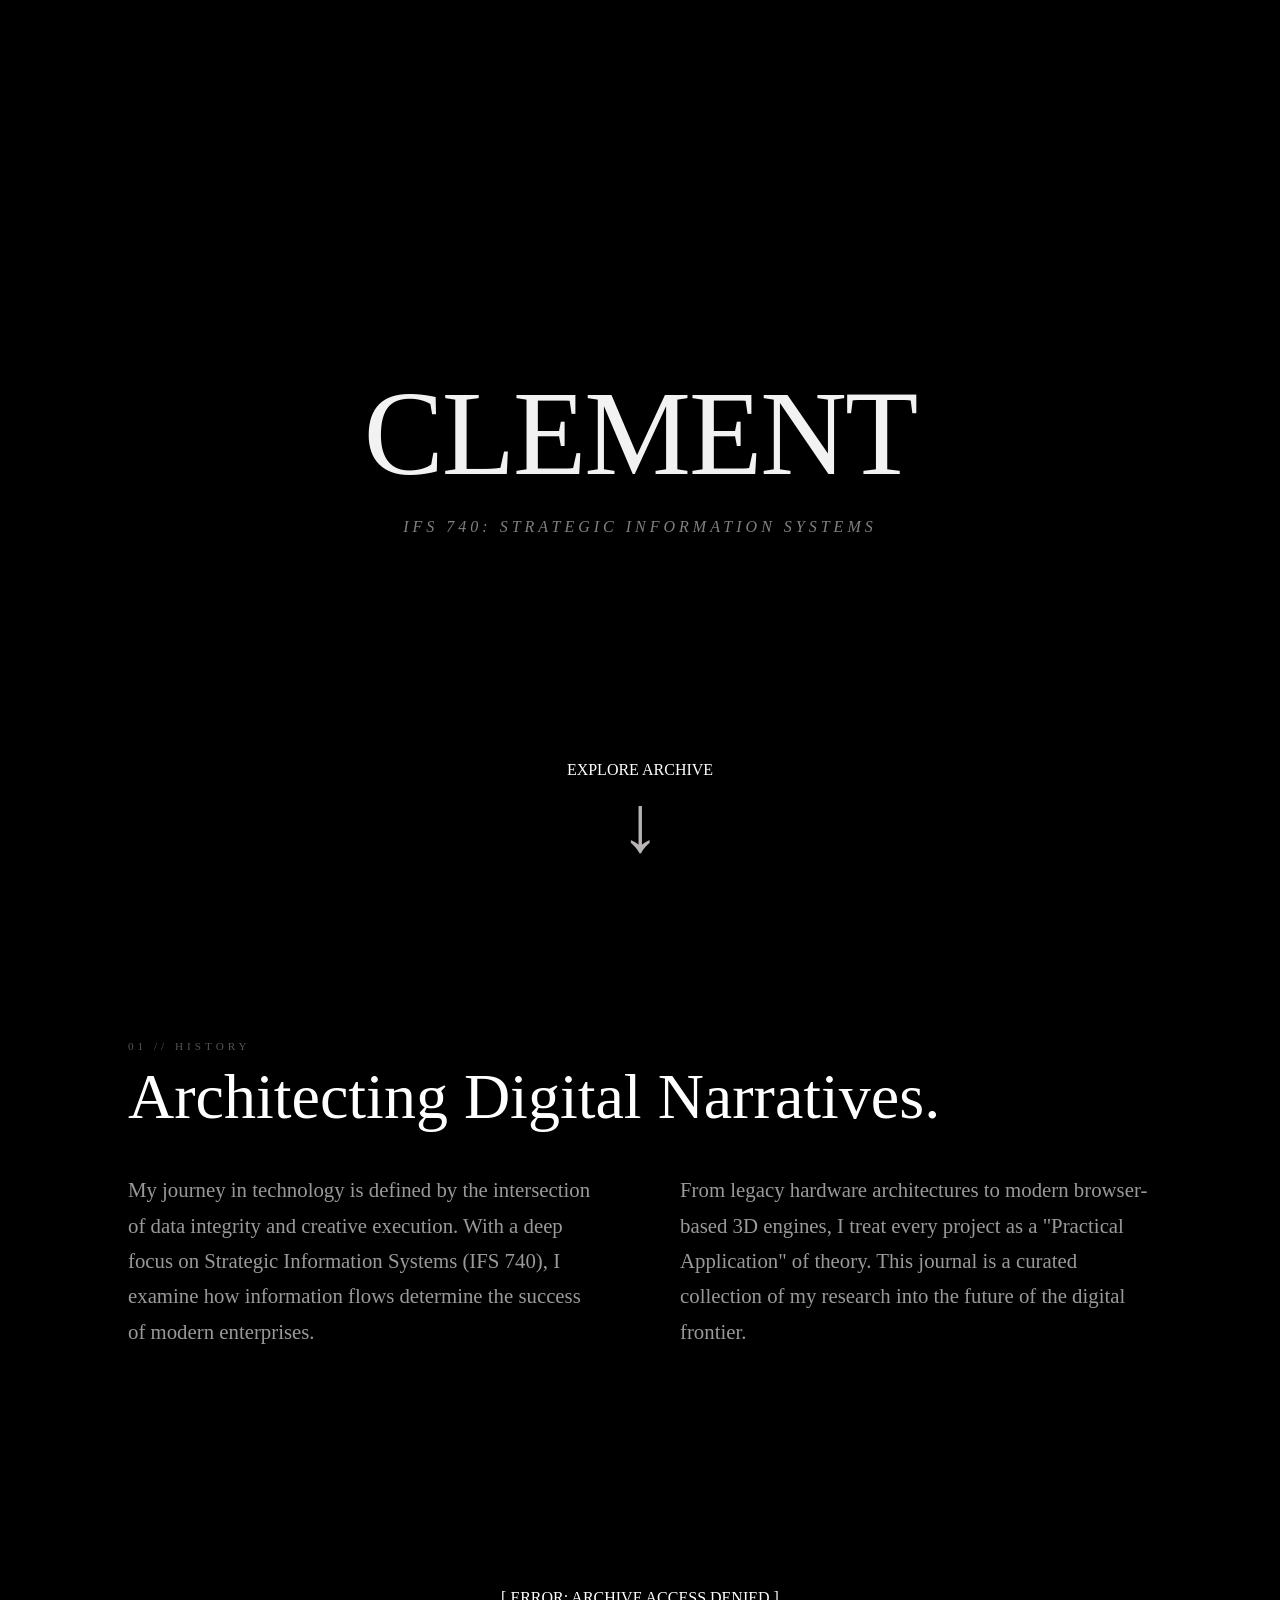
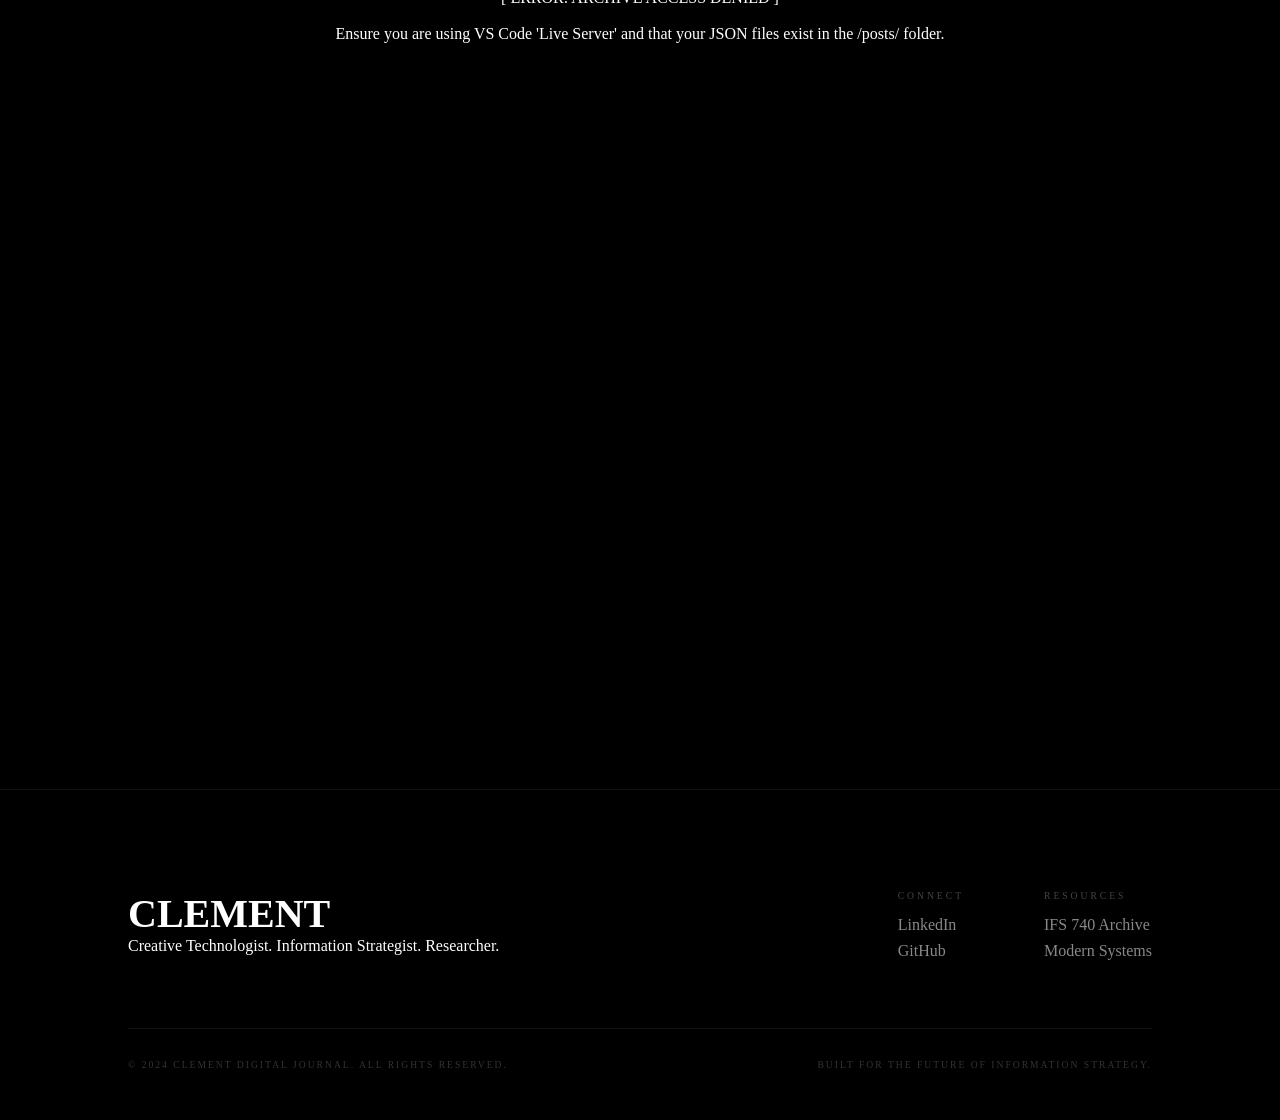
==== index.html @ d1c1bc00 "Files Uploaded Files Uploaded" ====
<!DOCTYPE html>
<html lang="en">
<head>
    <meta charset="UTF-8">
    <meta name="viewport" content="width=device-width, initial-scale=1.0">
    <title>CLEMENT | Creative Technologist & Strategist</title>
    <!-- Link to your style.css -->
    <link rel="stylesheet" href="style.css">
</head>
<body>

    <!-- 1. FULL-SCREEN VIDEO BANNER -->
    <!-- The CSS will ensure the video fits exactly 100vh without stretching -->
    <header class="banner">
        <div class="video-frame">
            <video autoplay muted loop playsinline class="bg-video">
                <source src="banner-video.mp4" type="video/mp4">
            </video>
        </div>
        
        <div class="header-content">
            <h1 class="main-title">CLEMENT</h1>
            <p class="sub-title">IFS 740: Strategic Information Systems</p>
        </div>
        
        <!-- Animated Bouncing Scroll Indicator -->
        <div class="scroll-hint">
            <span class="scroll-label">EXPLORE ARCHIVE</span>
            <div class="arrow-down">↓</div>
        </div>
    </header>

    <!-- 2. PERSONAL HISTORY (Hard-coded) -->
    <section class="history-block">
        <div class="content-wrapper">
            <div class="history-header">
                <span class="index-number">01 // HISTORY</span>
                <h2 class="serif-title">Architecting Digital Narratives.</h2>
            </div>
            <div class="history-grid">
                <div class="grid-col">
                    <p>My journey in technology is defined by the intersection of data integrity and creative execution. With a deep focus on Strategic Information Systems (IFS 740), I examine how information flows determine the success of modern enterprises.</p>
                </div>
                <div class="grid-col">
                    <p>From legacy hardware architectures to modern browser-based 3D engines, I treat every project as a "Practical Application" of theory. This journal is a curated collection of my research into the future of the digital frontier.</p>
                </div>
            </div>
        </div>
    </section>

    <!-- 3. THE 3D KINETIC BLOG FEED -->
    <!-- The JS will calculate the height of 'scroll-track' dynamically -->
    <main class="scroll-track">
        <div class="stage-3d">
            <div id="blog-feed" class="engine-3d">
                <!-- 14 Articles will be injected here by main.js in Offline Mode -->
            </div>
        </div>
    </main>

    <!-- 4. ARTICLE EXPANSION MODAL (YouTube + Typewriter) -->
    <div id="article-modal" class="modal-overlay">
        <div class="modal-container">
            <button class="close-modal" id="close-btn">&times; CLOSE ARCHIVE</button>
            <div class="modal-content">
                
                <!-- YouTube Video Container -->
                <div id="modal-media-container"></div> 
                
                <div class="modal-text">
                    <span id="modal-category" class="tag"></span>
                    <h1 id="modal-title" class="serif-title"></h1>
                    
                    <!-- The typewriter animation targets this div -->
                    <div id="modal-body" class="full-article-text"></div>
                </div>
            </div>
        </div>
    </div>

    <!-- 5. EDITORIAL FOOTER -->
    <footer class="main-footer">
        <div class="footer-top">
            <div class="brand-footer">
                <h2 class="footer-logo">CLEMENT</h2>
                <p>Creative Technologist. Information Strategist. Researcher.</p>
            </div>
            <nav class="footer-nav">
                <div class="nav-group">
                    <span>CONNECT</span>
                    <a href="#">LinkedIn</a>
                    <a href="#">GitHub</a>
                </div>
                <div class="nav-group">
                    <span>RESOURCES</span>
                    <a href="#">IFS 740 Archive</a>
                    <a href="#">Modern Systems</a>
                </div>
            </nav>
        </div>
        <div class="footer-bottom">
            <p>&copy; 2024 CLEMENT DIGITAL JOURNAL. ALL RIGHTS RESERVED.</p>
            <p>BUILT FOR THE FUTURE OF INFORMATION STRATEGY.</p>
        </div>
    </footer>

    <!-- Link to your main.js -->
    <script src="main.js"></script>
</body>
</html>
---- style.css ----
/* --- 1. CORE ARCHITECTURE & TYPOGRAPHY --- */
:root {
    --bg: #050505;
    --card-bg: #0c0c0c; /* Solid, heavy black */
    --text: #ffffff;
    --text-muted: #808080;
    --accent: #ffffff;
    --font: "Times New Roman", Times, serif;
    --transition: cubic-bezier(0.16, 1, 0.3, 1);
}

* {
    margin: 0;
    padding: 0;
    box-sizing: border-box;
}

body {
    background-color: var(--bg);
    color: var(--text);
    font-family: var(--font);
    overflow-x: hidden;
    -webkit-font-smoothing: antialiased;
}

/* --- 2. BANNER: FIXED VIDEO & ELEGANT TITLE --- */
.banner {
    position: relative;
    width: 100%;
    height: 100vh;
    display: flex;
    align-items: center;
    justify-content: center;
    overflow: hidden;
    background: #000;
}

.video-frame {
    position: absolute;
    top: 0;
    left: 0;
    width: 100%;
    height: 100%;
    z-index: 1;
}

.bg-video {
    position: absolute;
    top: 50%;
    left: 50%;
    min-width: 120%;
    min-height: 120%;
    width: auto;
    height: auto;
    transform: translate(-50%, -50%) scale(0.7);
    object-fit: cover; /* Fixes stretching */
    filter: brightness(0.25) grayscale(0.3); /* High-end grayscale */
    z-index: 1
}

.header-content {
    position: relative;
    z-index: 5;
    text-align: center;
}

.main-title {
    font-size: clamp(3rem, 10vw, 7.5rem); /* Toned down size */
    font-weight: 400;
    letter-spacing: -2px;
    text-transform: uppercase;
    opacity: 0.95;
    text-shadow: none; /* Removed heavy glow for elegance */
}

.sub-title {
    font-style: italic;
    font-size: 1rem;
    letter-spacing: 4px;
    color: var(--text-muted);
    margin-top: 15px;
    text-transform: uppercase;
}

/* Bouncing Arrow */
.scroll-hint {
    position: absolute;
    bottom: 30px;
    z-index: 5;
    text-align: center;
}

.arrow-down {
    font-size: 5rem;
    color: #b9b5b5;
    animation: bounce 2s infinite ease-in-out;
}

@keyframes bounce {
    0%, 100% { transform: translateY(0); }
    50% { transform: translateY(-10px); }
}

/* --- 3. HISTORY SECTION (THE BRIDGE) --- */
.history-block {
    padding: 140px 10%;
    background: #000;
    position: relative;
    z-index: 10;
}

.serif-title {
    font-size: clamp(2rem, 5vw, 4.5rem);
    font-weight: 400;
    line-height: 1.1;
    margin-bottom: 40px;
}

.index-number {
    font-size: 0.7rem;
    letter-spacing: 4px;
    color: #555;
    margin-bottom: 10px;
    display: block;
}

.history-grid {
    display: grid;
    grid-template-columns: 1fr 1fr;
    gap: 80px;
}

.grid-col p {
    font-size: 1.3rem;
    line-height: 1.7;
    color: #999;
}

/* --- 4. 3D KINETIC ENGINE (THE VISIBILITY FIX) --- */
.scroll-track {
    position: relative;
    /* Height is set dynamically by JS to posts.length * 130vh */
    background: #000;
}

.stage-3d {
    position: sticky;
    top: 0;
    height: 100vh;
    width: 100%;
    perspective: 900px; /* Lower = closer/heavier cards */
    overflow: hidden;
    pointer-events: none; /* Allows scrolling to pass through */
}

.engine-3d {
    position: absolute;
    width: 100%;
    height: 100%;
    transform-style: preserve-3d;
    pointer-events: none;
}

.blog-card {
    position: absolute;
    width: 520px; /* Increased Width */
    height: 680px; /* Increased Height */
    top: 50%;
    left: 50%;
    margin-top: -340px;
    margin-left: -260px;
    background: var(--card-bg);
    border: 1px solid #222;
    padding: 50px;
    display: none; /* JS toggles to flex */
    flex-direction: column;
    justify-content: flex-end;
    transform-style: preserve-3d;
    cursor: pointer;
    pointer-events: all; /* Critical for clicking */
    box-shadow: 0 50px 100px rgba(0,0,0,0.9);
    transition: border-color 0.3s;
}

.blog-card:hover {
    border-color: #555;
}

.blog-card img {
    position: absolute;
    top: 40px;
    left: 40px;
    width: calc(100% - 80px);
    height: 48%;
    object-fit: cover;
    filter: grayscale(1) contrast(1.1);
}

.blog-card h3 {
    font-size: 2.6rem;
    font-weight: 400;
    margin-bottom: 15px;
    line-height: 1;
}

.blog-card p {
    font-style: italic;
    font-size: 1rem;
    color: #666;
    line-height: 1.4;
}

/* --- 5. MODAL & YOUTUBE PLAYER --- */
.modal-overlay {
    position: fixed;
    top: 0;
    left: 0;
    width: 100vw;
    height: 100vh;
    background: rgba(0,0,0,0.98);
    z-index: 9999;
    display: none;
    justify-content: center;
    align-items: center;
    backdrop-filter: blur(20px);
}

.modal-container {
    width: 90%;
    max-width: 1000px;
    height: 85vh;
    background: #080808;
    border: 1px solid #222;
    position: relative;
    overflow-y: auto;
    padding: 60px;
}

.close-modal {
    position: sticky;
    top: 0;
    left: 0;
    background: #fff;
    color: #000;
    border: none;
    padding: 10px 20px;
    font-family: var(--font);
    font-weight: bold;
    cursor: pointer;
    margin-bottom: 40px;
    z-index: 100;
}

#modal-media-container {
    position: relative;
    width: 100%;
    padding-bottom: 56.25%; /* 16:9 Aspect Ratio */
    height: 0;
    margin-bottom: 40px;
    background: #000;
}

#modal-media-container iframe {
    position: absolute;
    top: 0;
    left: 0;
    width: 100%;
    height: 100%;
    border: none;
}

.full-article-text {
    font-size: 1.5rem;
    line-height: 1.8;
    color: #aaa;
    margin-top: 30px;
}

/* Typewriter Cursor */
.typewriter-cursor {
    display: inline-block;
    width: 10px;
    height: 1.4rem;
    background: #fff;
    margin-left: 5px;
    animation: cursorBlink 0.8s infinite;
    vertical-align: middle;
}

@keyframes cursorBlink {
    50% { opacity: 0; }
}

/* --- 6. FOOTER --- */
.main-footer {
    padding: 100px 10% 50px;
    background: #000;
    border-top: 1px solid #111;
}

.footer-top {
    display: flex;
    justify-content: space-between;
}

.footer-logo {
    font-size: 2.5rem;
    color: #fff;
}

.footer-nav {
    display: flex;
    gap: 80px;
}

.nav-group span {
    display: block;
    font-size: 0.6rem;
    letter-spacing: 3px;
    color: #444;
    margin-bottom: 15px;
}

.nav-group a {
    display: block;
    color: #888;
    text-decoration: none;
    font-size: 1rem;
    margin-bottom: 8px;
}

.footer-bottom {
    margin-top: 60px;
    border-top: 1px solid #111;
    padding-top: 30px;
    display: flex;
    justify-content: space-between;
    font-size: 0.6rem;
    color: #333;
    letter-spacing: 2px;
}
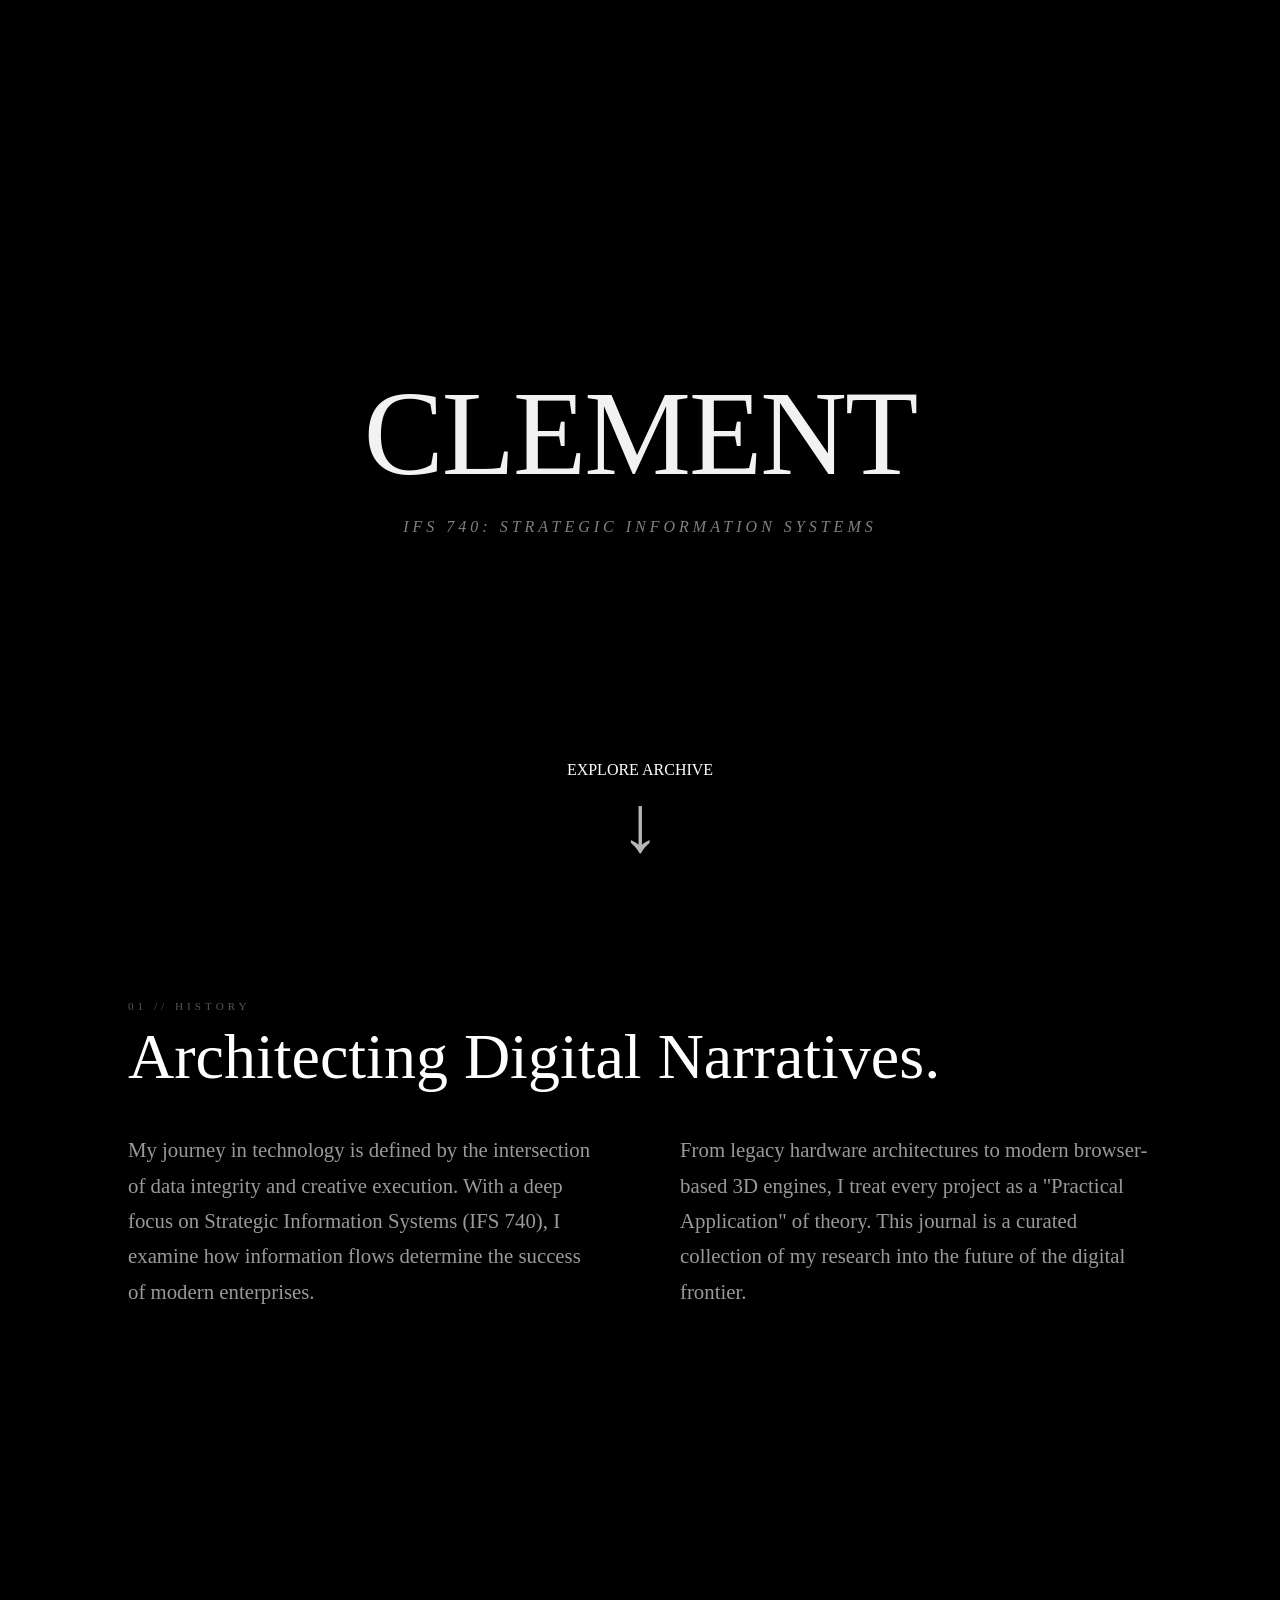
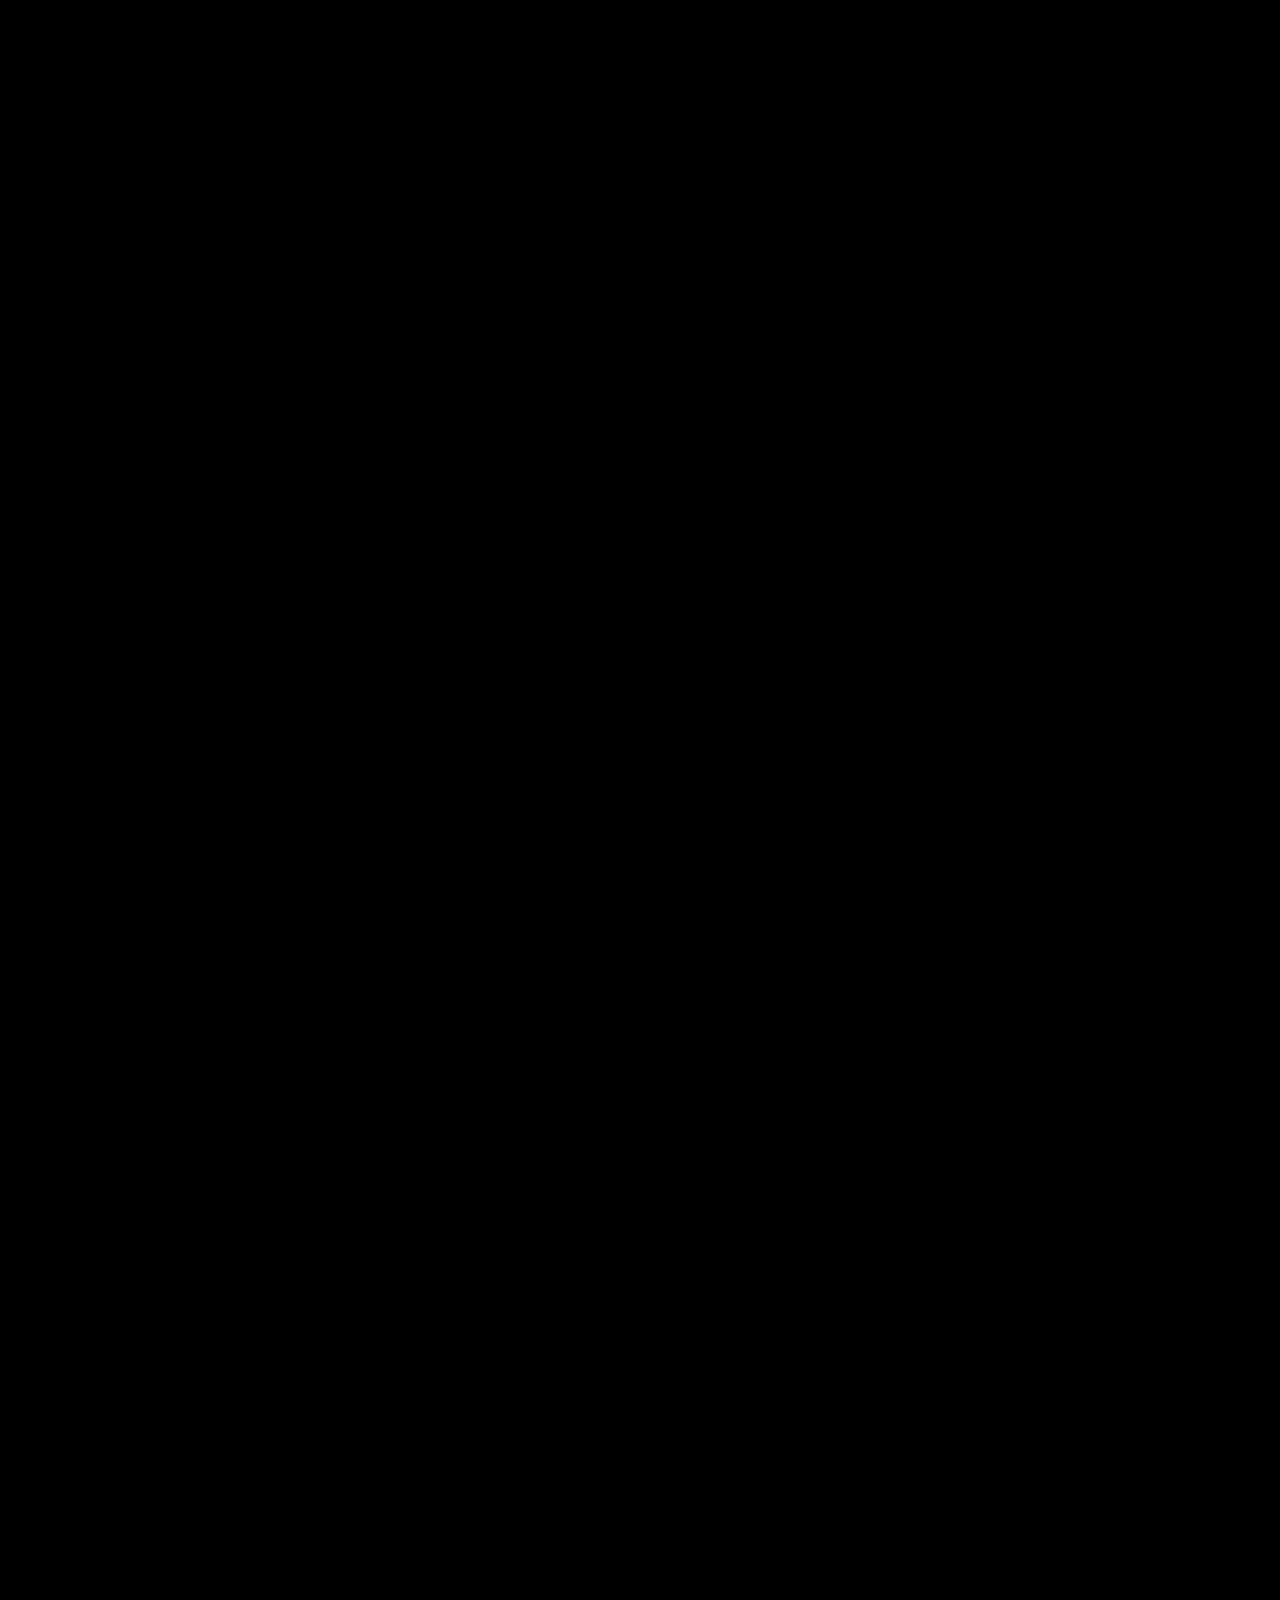
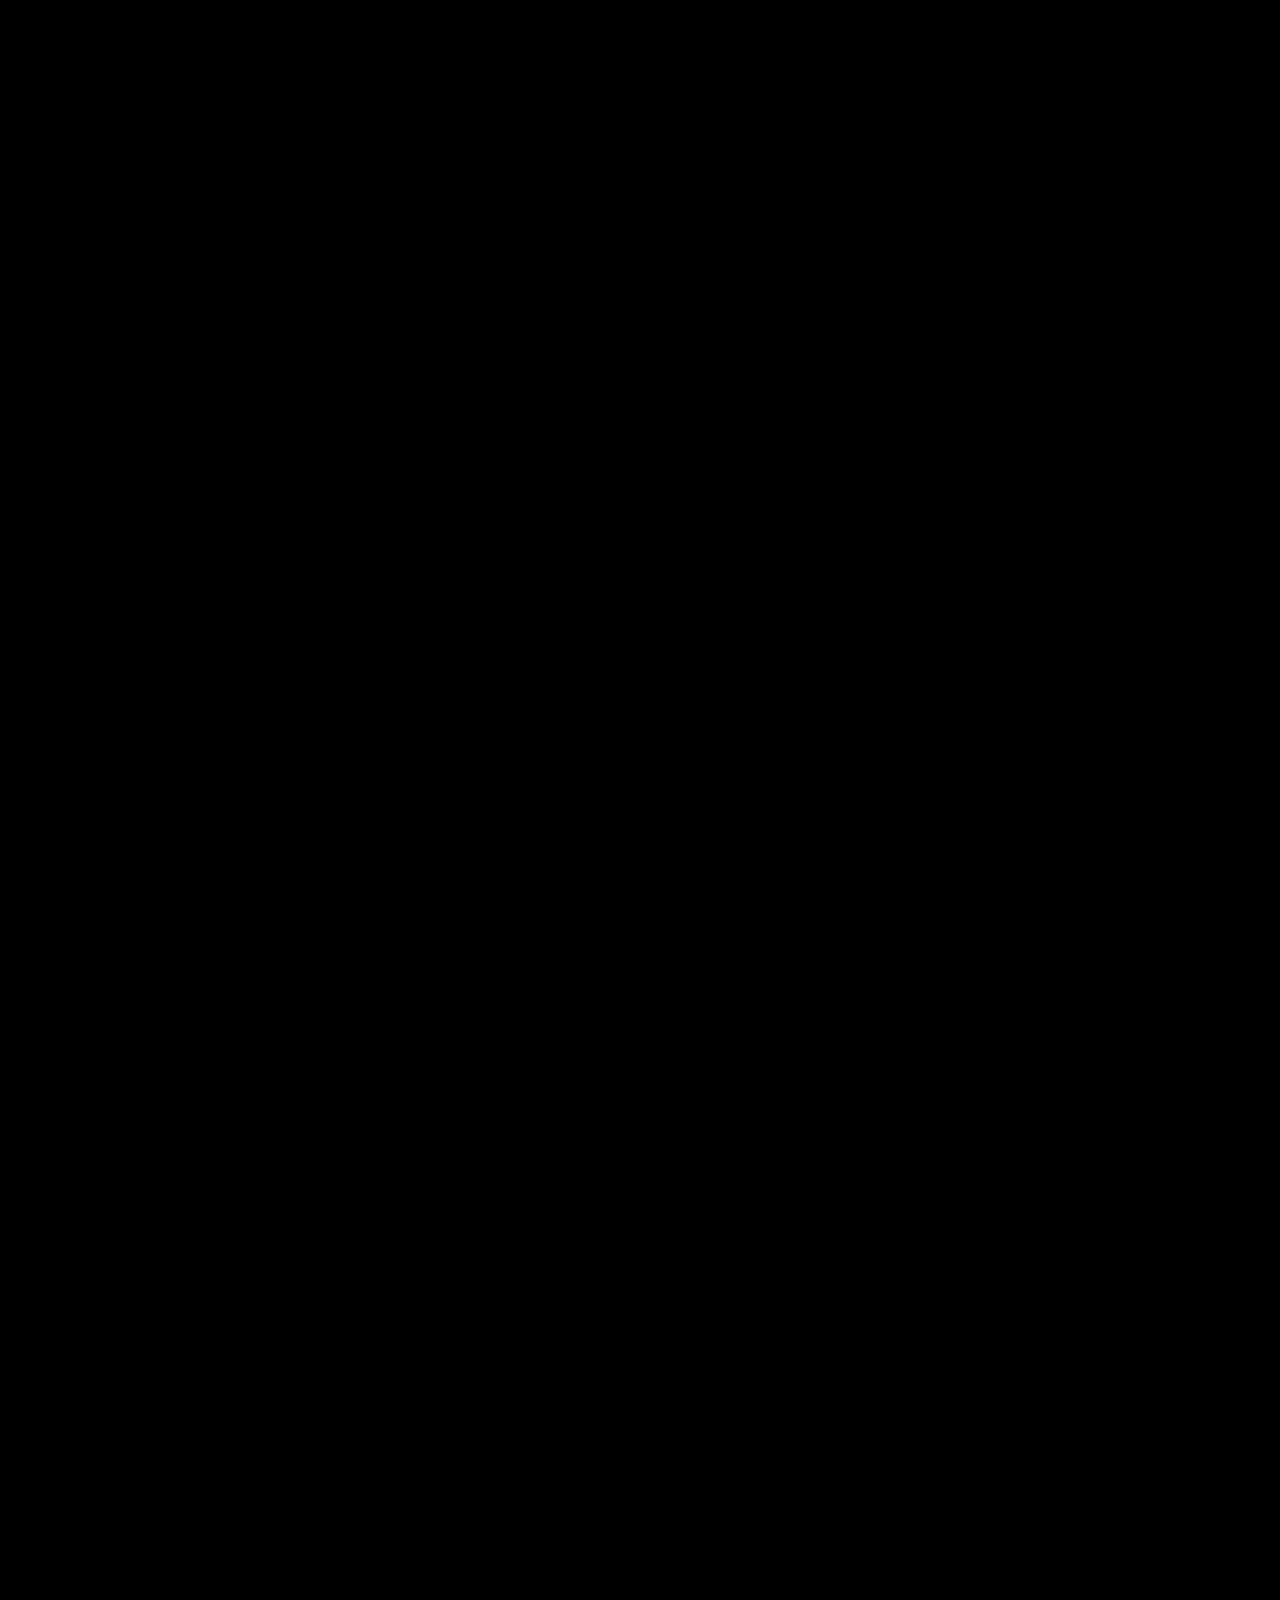
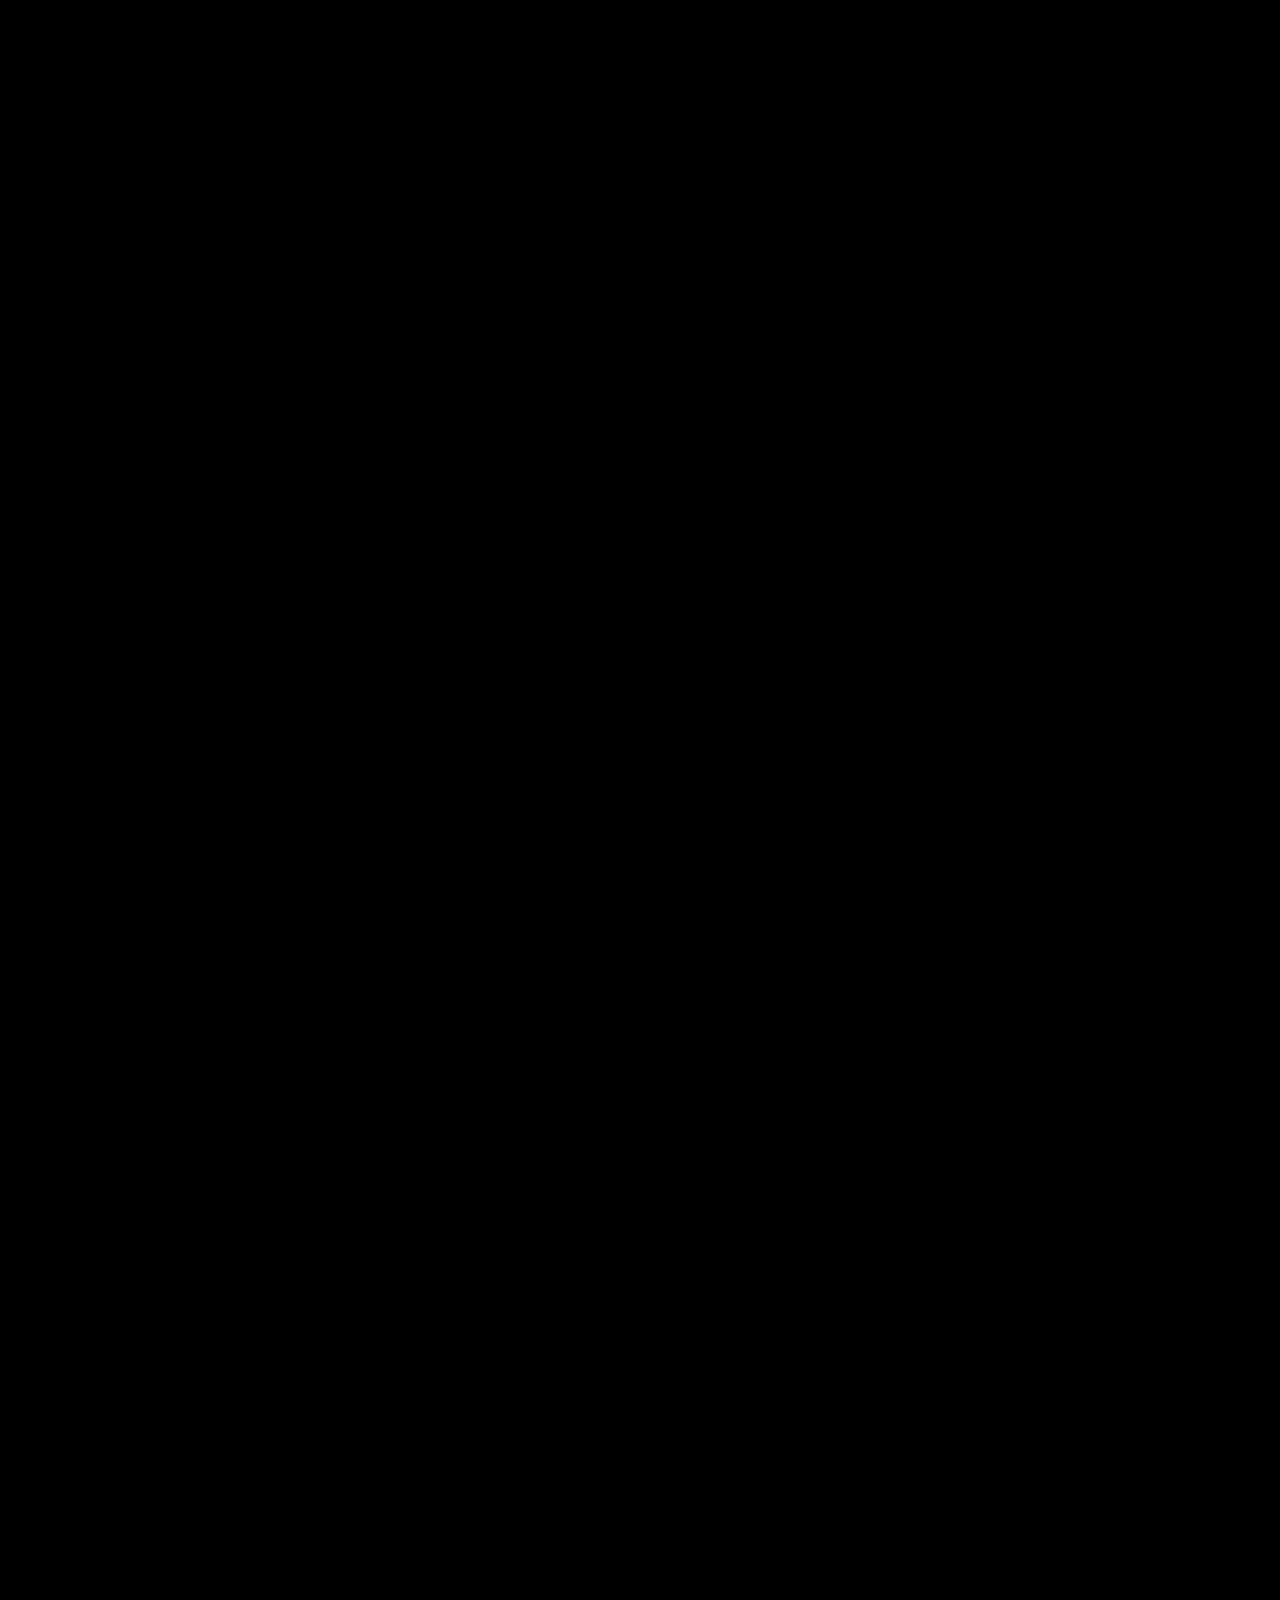
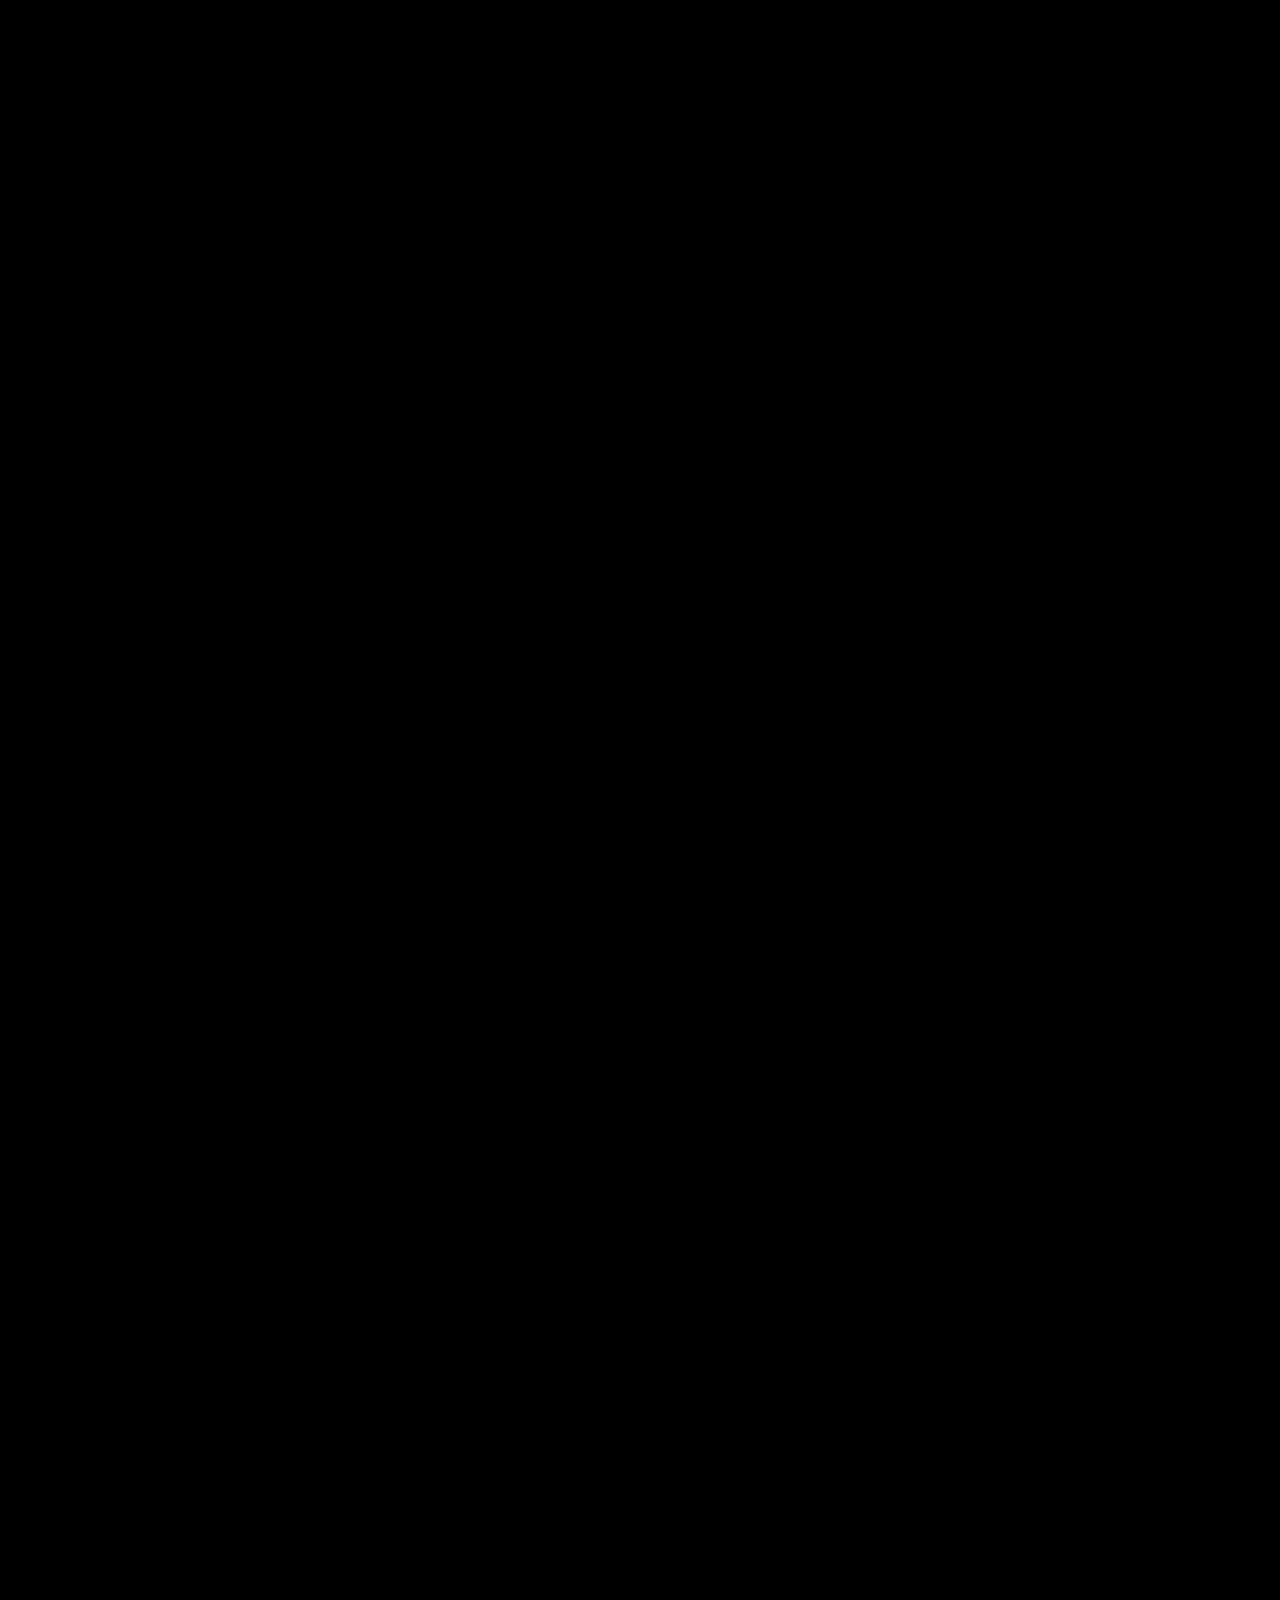
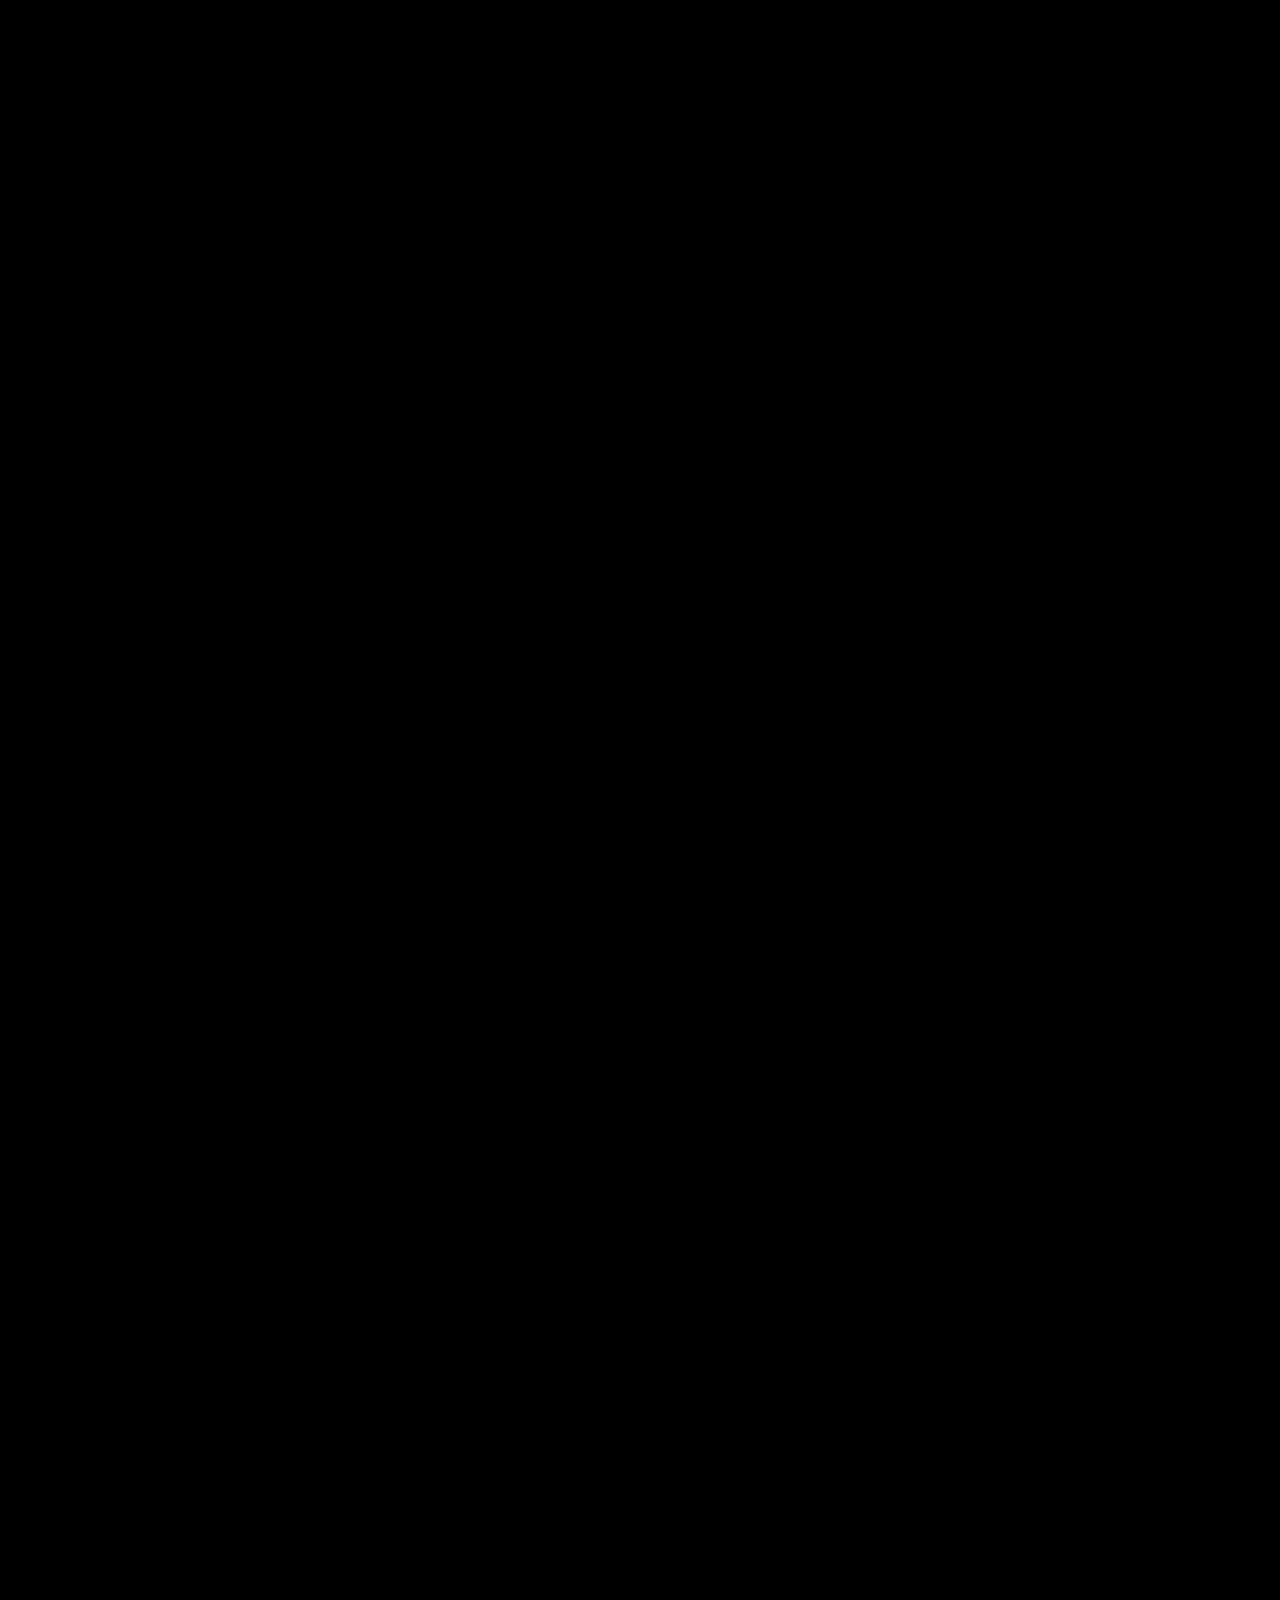
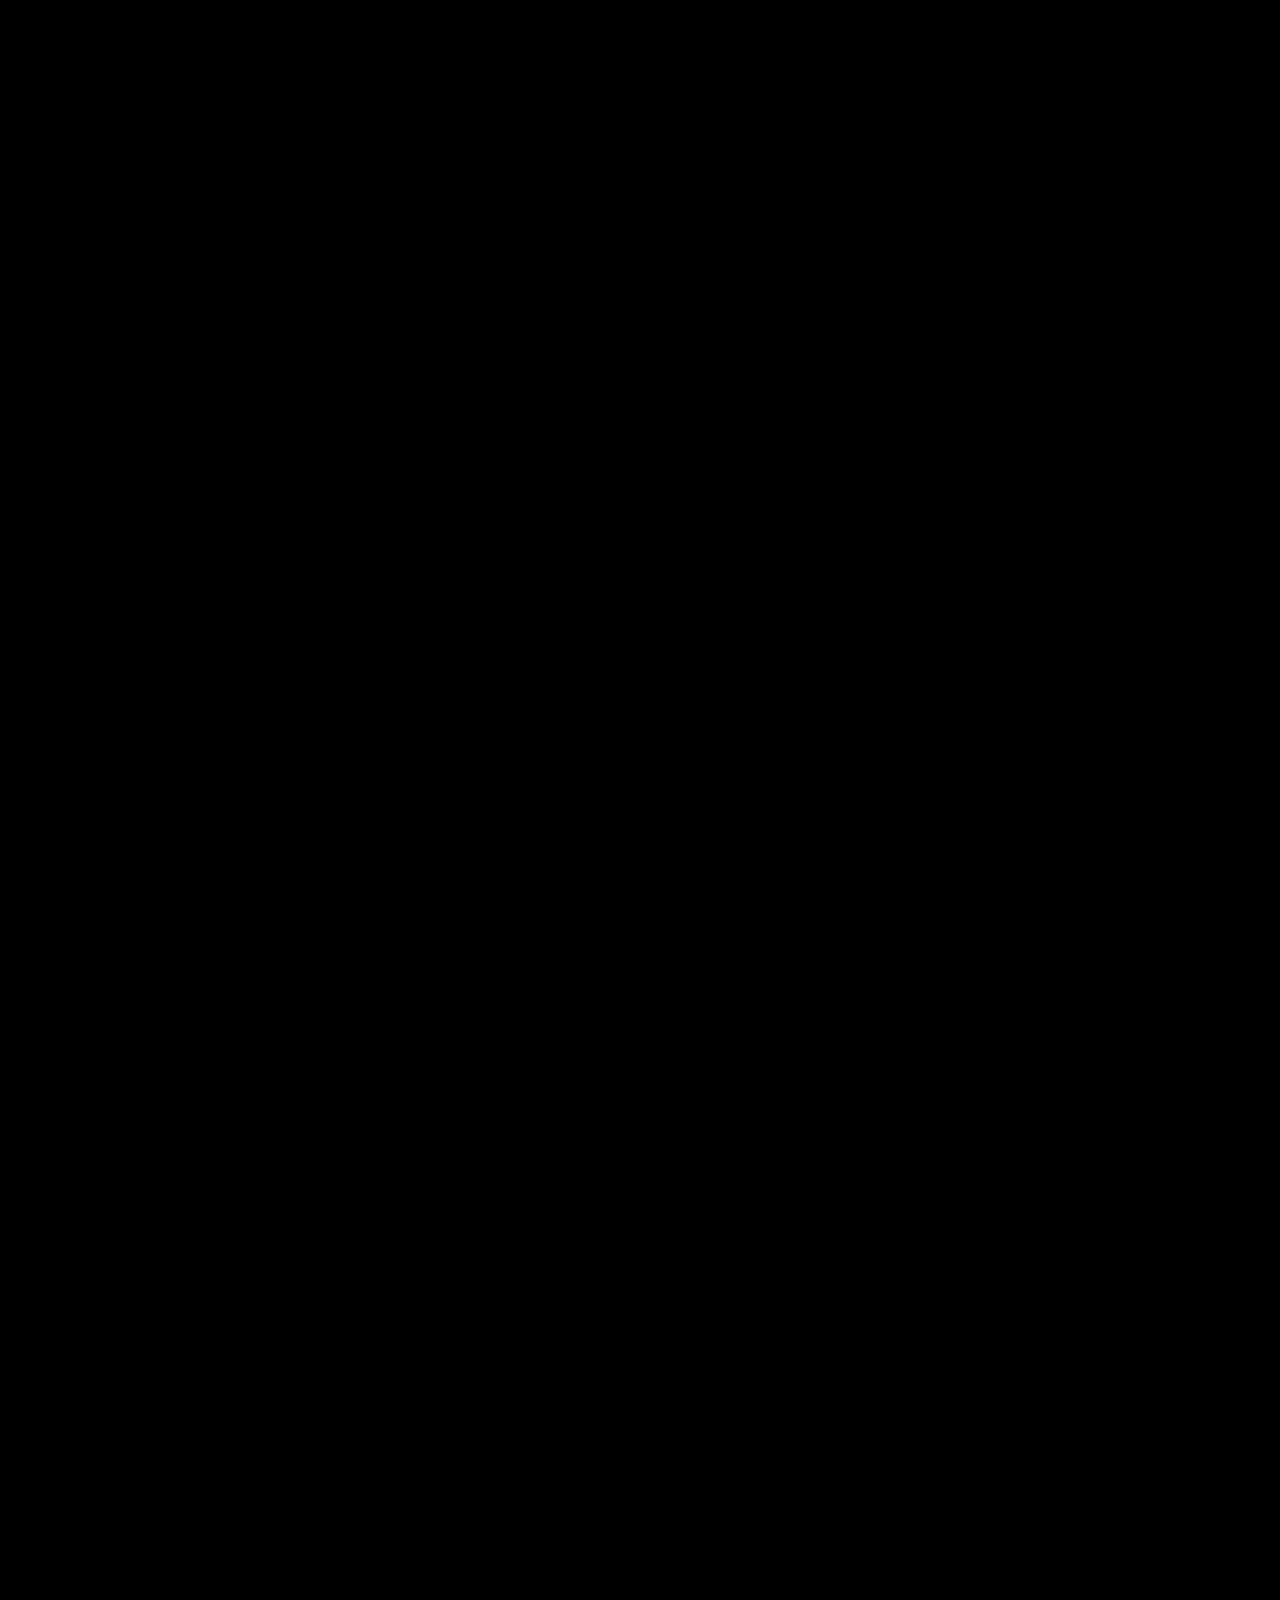
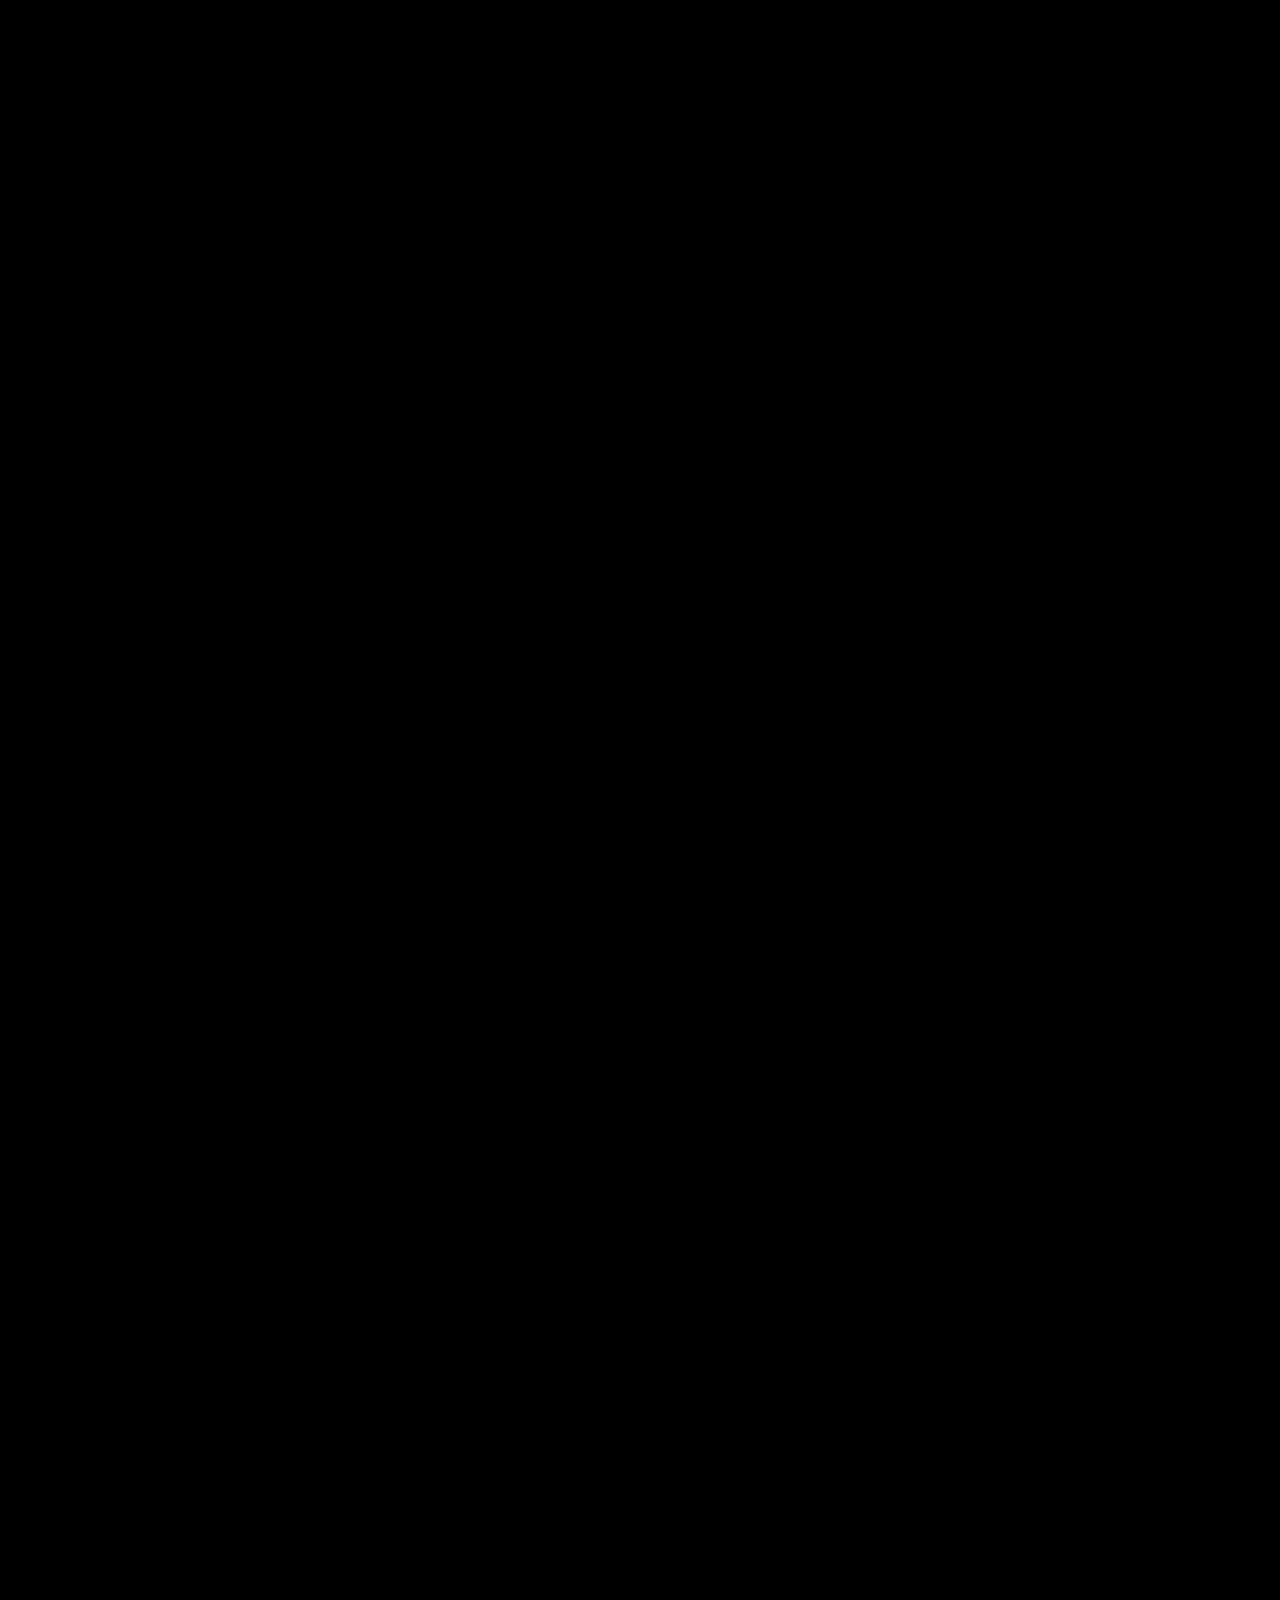
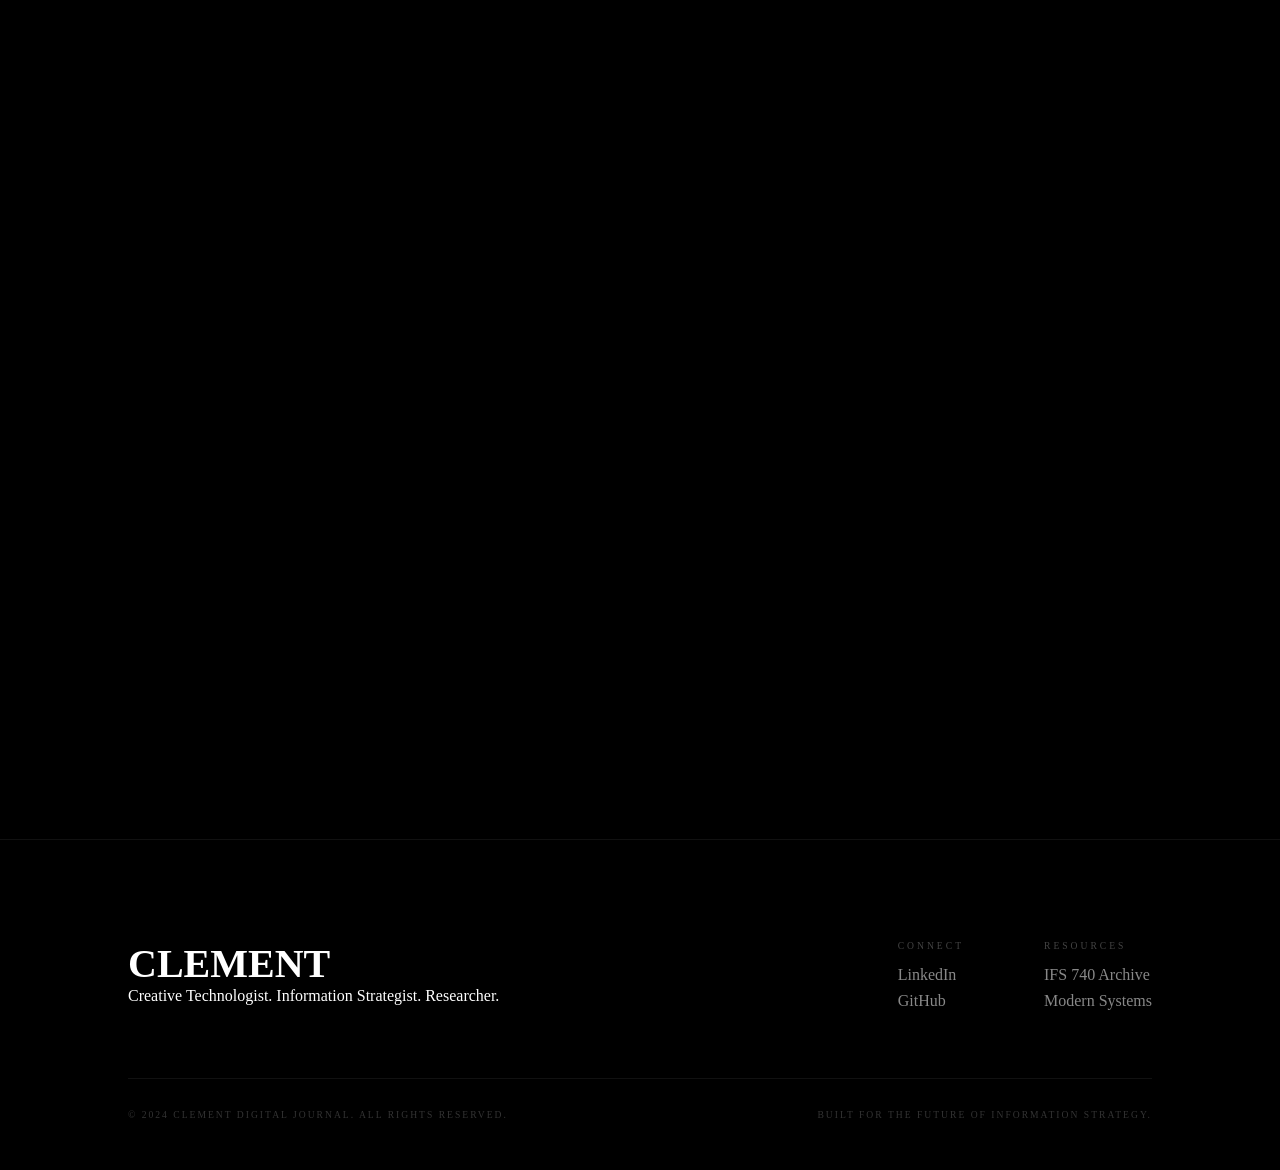
==== commit 34d1705a: "Fix HTML structure and ensure proper formatting" ====
--- a/index.html
+++ b/index.html
@@ -4,25 +4,23 @@
     <meta charset="UTF-8">
     <meta name="viewport" content="width=device-width, initial-scale=1.0">
     <title>CLEMENT | Creative Technologist & Strategist</title>
-    <!-- Link to your style.css -->
     <link rel="stylesheet" href="style.css">
 </head>
 <body>
 
     <!-- 1. FULL-SCREEN VIDEO BANNER -->
-    <!-- The CSS will ensure the video fits exactly 100vh without stretching -->
     <header class="banner">
         <div class="video-frame">
             <video autoplay muted loop playsinline class="bg-video">
                 <source src="banner-video.mp4" type="video/mp4">
             </video>
         </div>
-        
+
         <div class="header-content">
             <h1 class="main-title">CLEMENT</h1>
             <p class="sub-title">IFS 740: Strategic Information Systems</p>
         </div>
-        
+
         <!-- Animated Bouncing Scroll Indicator -->
         <div class="scroll-hint">
             <span class="scroll-label">EXPLORE ARCHIVE</span>
@@ -30,7 +28,7 @@
         </div>
     </header>
 
-    <!-- 2. PERSONAL HISTORY (Hard-coded) -->
+    <!-- 2. PERSONAL HISTORY -->
     <section class="history-block">
         <div class="content-wrapper">
             <div class="history-header">
@@ -49,32 +47,33 @@
     </section>
 
     <!-- 3. THE 3D KINETIC BLOG FEED -->
-    <!-- The JS will calculate the height of 'scroll-track' dynamically -->
     <main class="scroll-track">
         <div class="stage-3d">
             <div id="blog-feed" class="engine-3d">
-                <!-- 14 Articles will be injected here by main.js in Offline Mode -->
+                <!-- Articles injected here by main.js -->
             </div>
         </div>
     </main>
 
-    <!-- 4. ARTICLE EXPANSION MODAL (YouTube + Typewriter) -->
+    <!-- 4. ARTICLE MODAL -->
     <div id="article-modal" class="modal-overlay">
         <div class="modal-container">
-            <button class="close-modal" id="close-btn">&times; CLOSE ARCHIVE</button>
-            <div class="modal-content">
-                
-                <!-- YouTube Video Container -->
-                <div id="modal-media-container"></div> 
-                
-                <div class="modal-text">
-                    <span id="modal-category" class="tag"></span>
-                    <h1 id="modal-title" class="serif-title"></h1>
-                    
-                    <!-- The typewriter animation targets this div -->
-                    <div id="modal-body" class="full-article-text"></div>
-                </div>
+
+            <!-- Close button — sticky at top -->
+            <button class="close-modal" id="close-btn">[ CLOSE ARCHIVE ]</button>
+
+            <!-- Title + category -->
+            <div class="modal-header">
+                <span id="modal-category"></span>
+                <h1 id="modal-title"></h1>
             </div>
+
+            <!-- YouTube embed -->
+            <div id="modal-media-container"></div>
+
+            <!-- Article body — paragraphs and images render here -->
+            <div id="modal-body"></div>
+
         </div>
     </div>
 
@@ -104,7 +103,6 @@
         </div>
     </footer>
 
-    <!-- Link to your main.js -->
     <script src="main.js"></script>
 </body>
-</html>+</html>
--- a/style.css
+++ b/style.css
@@ -53,8 +53,8 @@
     width: auto;
     height: auto;
     transform: translate(-50%, -50%) scale(0.7);
-    object-fit: cover; /* Fixes stretching */
-    filter: brightness(0.25) grayscale(0.3); /* High-end grayscale */
+    object-fit: cover;
+    filter: brightness(0.25) grayscale(0.3);
     z-index: 1
 }
 
@@ -65,12 +65,12 @@
 }
 
 .main-title {
-    font-size: clamp(3rem, 10vw, 7.5rem); /* Toned down size */
+    font-size: clamp(3rem, 10vw, 7.5rem);
     font-weight: 400;
     letter-spacing: -2px;
     text-transform: uppercase;
     opacity: 0.95;
-    text-shadow: none; /* Removed heavy glow for elegance */
+    text-shadow: none;
 }
 
 .sub-title {
@@ -103,7 +103,7 @@
 
 /* --- 3. HISTORY SECTION (THE BRIDGE) --- */
 .history-block {
-    padding: 140px 10%;
+    padding: 100px 10% 50px;
     background: #000;
     position: relative;
     z-index: 10;
@@ -139,8 +139,8 @@
 /* --- 4. 3D KINETIC ENGINE (THE VISIBILITY FIX) --- */
 .scroll-track {
     position: relative;
-    /* Height is set dynamically by JS to posts.length * 130vh */
-    background: #000;
+    background: #000;
+    margin-top : -50px;
 }
 
 .stage-3d {
@@ -148,9 +148,9 @@
     top: 0;
     height: 100vh;
     width: 100%;
-    perspective: 900px; /* Lower = closer/heavier cards */
+    perspective: 1000px;
     overflow: hidden;
-    pointer-events: none; /* Allows scrolling to pass through */
+    pointer-events: none;
 }
 
 .engine-3d {
@@ -163,8 +163,8 @@
 
 .blog-card {
     position: absolute;
-    width: 520px; /* Increased Width */
-    height: 680px; /* Increased Height */
+    width: 520px;
+    height: 680px;
     top: 50%;
     left: 50%;
     margin-top: -340px;
@@ -172,12 +172,12 @@
     background: var(--card-bg);
     border: 1px solid #222;
     padding: 50px;
-    display: none; /* JS toggles to flex */
+    display: none;
     flex-direction: column;
     justify-content: flex-end;
     transform-style: preserve-3d;
     cursor: pointer;
-    pointer-events: all; /* Critical for clicking */
+    pointer-events: all;
     box-shadow: 0 50px 100px rgba(0,0,0,0.9);
     transition: border-color 0.3s;
 }
@@ -254,7 +254,7 @@
 #modal-media-container {
     position: relative;
     width: 100%;
-    padding-bottom: 56.25%; /* 16:9 Aspect Ratio */
+    padding-bottom: 56.25%;
     height: 0;
     margin-bottom: 40px;
     background: #000;
@@ -274,21 +274,6 @@
     line-height: 1.8;
     color: #aaa;
     margin-top: 30px;
-}
-
-/* Typewriter Cursor */
-.typewriter-cursor {
-    display: inline-block;
-    width: 10px;
-    height: 1.4rem;
-    background: #fff;
-    margin-left: 5px;
-    animation: cursorBlink 0.8s infinite;
-    vertical-align: middle;
-}
-
-@keyframes cursorBlink {
-    50% { opacity: 0; }
 }
 
 /* --- 6. FOOTER --- */
@@ -338,4 +323,4 @@
     font-size: 0.6rem;
     color: #333;
     letter-spacing: 2px;
-}+}
